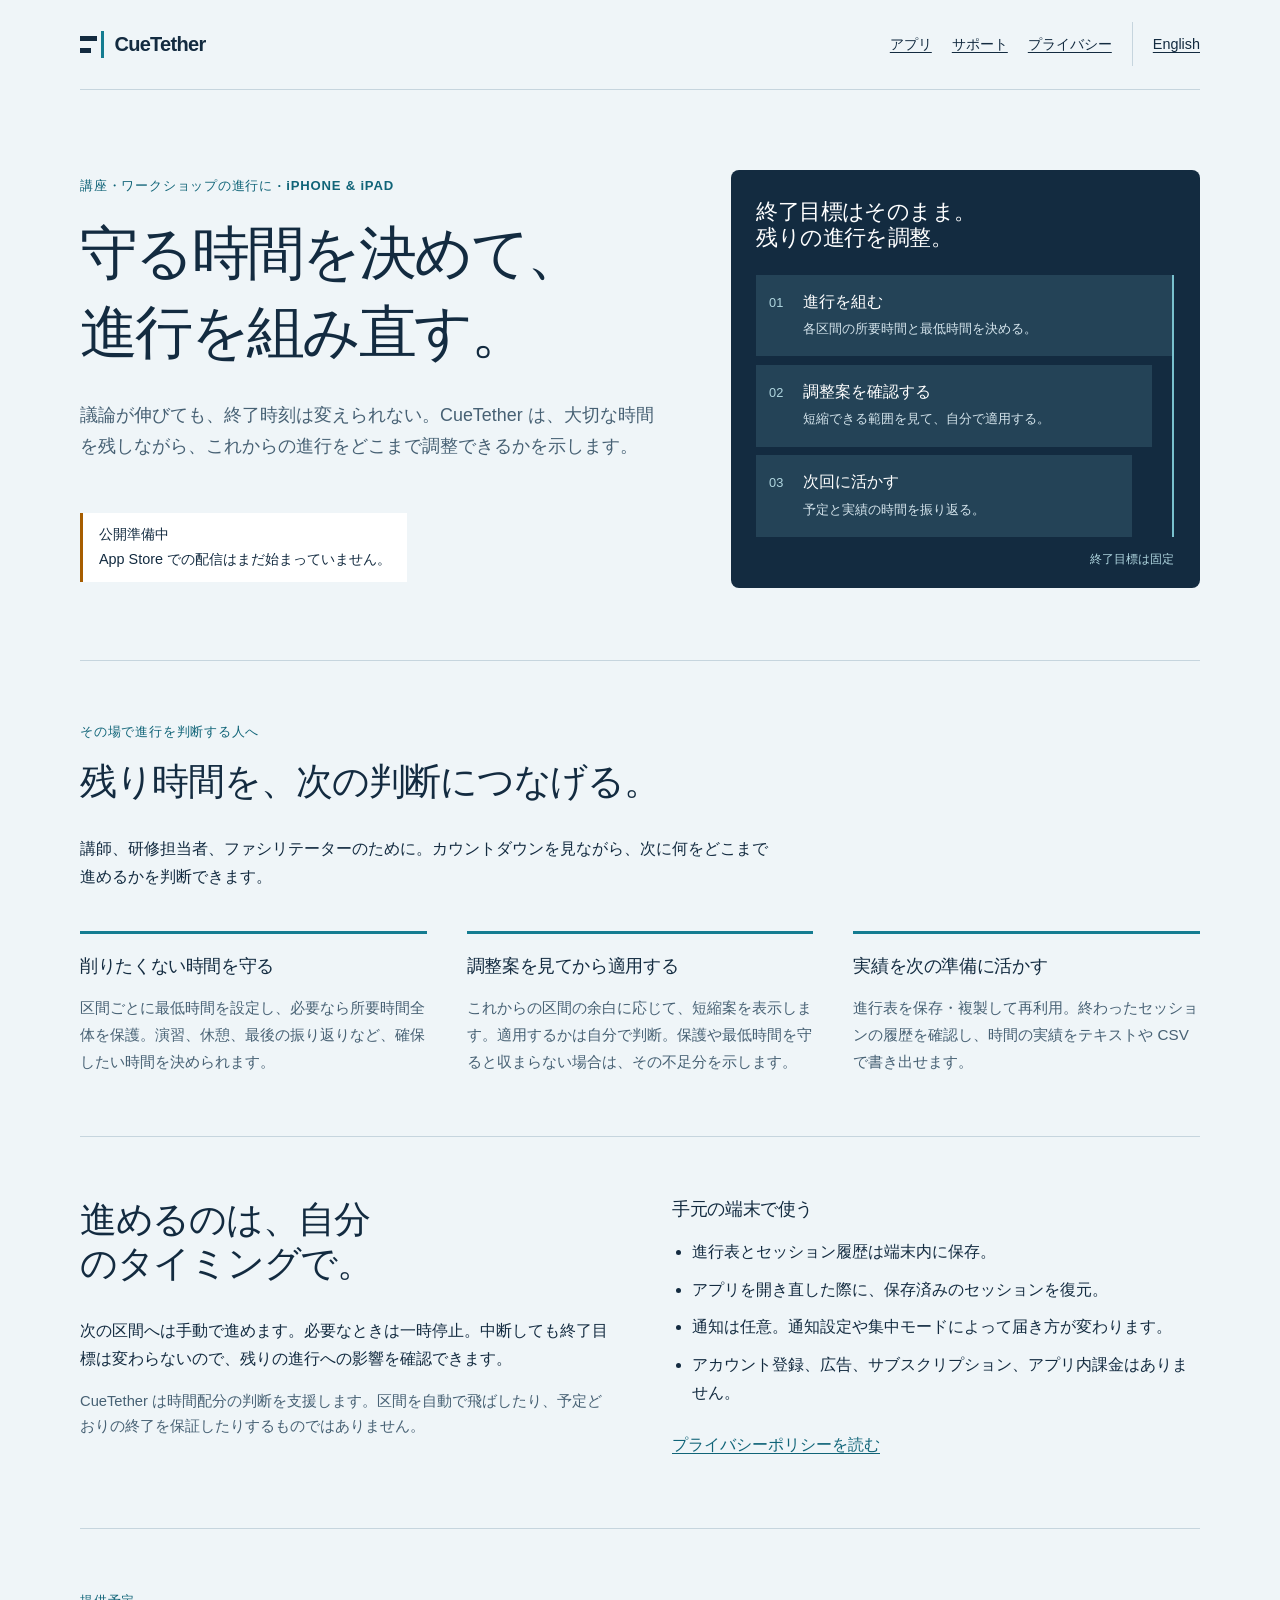
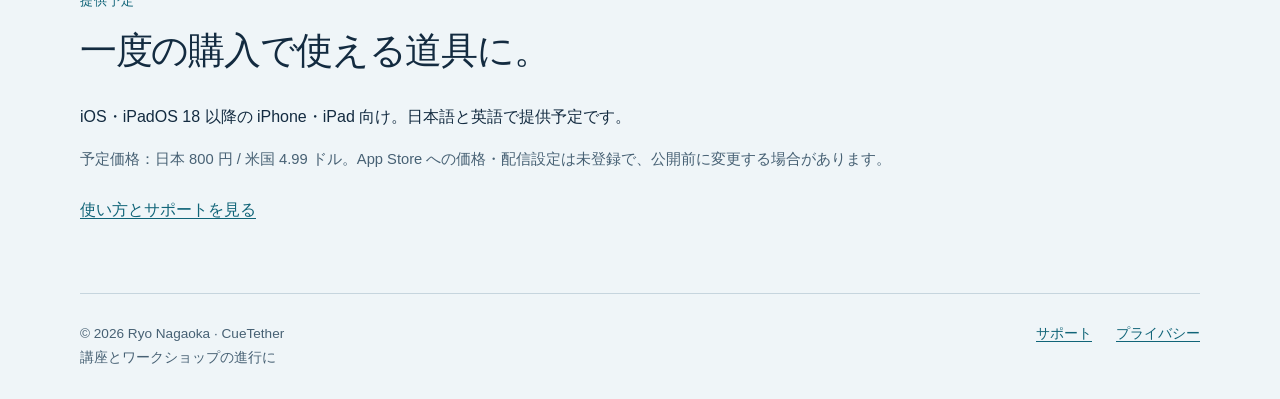
==== ja/index.html @ a6c264f1 "Publish CueTether support and privacy website" ====
<!doctype html>
<html lang="ja">
<head>
  <meta charset="utf-8">
  <meta name="viewport" content="width=device-width, initial-scale=1">
  <meta name="description" content="守る時間を決め、残りの進行を組み直す。iPhone・iPad向けの講座とワークショップのアジェンダタイマー。">
  <meta name="referrer" content="no-referrer">
  <meta http-equiv="Content-Security-Policy" content="default-src 'none'; style-src 'self'; img-src 'self'; base-uri 'none'; form-action 'none'">
  <link rel="canonical" href="https://lixia-jp.github.io/cuetether-support/ja/">
  <title>CueTether — 講座とワークショップの進行タイマー</title>
  <link rel="icon" href="../favicon.svg" type="image/svg+xml">
  <link rel="stylesheet" href="../styles.css">
  <link rel="alternate" hreflang="en" href="https://lixia-jp.github.io/cuetether-support/index.html">
  <link rel="alternate" hreflang="ja" href="https://lixia-jp.github.io/cuetether-support/ja/index.html">
</head>
<body>
<a class="skip-link" href="#main">本文へ移動</a>
<header class="wrap site-header">
  <a class="brand" href="index.html"><span class="brand-mark" aria-hidden="true"></span>CueTether</a>
  <nav class="site-nav" aria-label="メインナビゲーション">
    <a href="index.html" aria-current="page">アプリ</a>
    <a href="support.html">サポート</a>
    <a href="privacy.html">プライバシー</a>
    <a class="language" href="../index.html" lang="en" hreflang="en" aria-label="English">English</a>
  </nav>
</header>
<main class="wrap" id="main">

<section class="hero">
  <div>
    <p class="eyebrow">講座・ワークショップの進行に · iPHONE &amp; iPAD</p>
    <h1>守る時間を決めて、<br>進行を組み直す。</h1>
    <p class="lead">議論が伸びても、終了時刻は変えられない。CueTether は、大切な時間を残しながら、これからの進行をどこまで調整できるかを示します。</p>
    <p class="release-note"><strong>公開準備中</strong>App Store での配信はまだ始まっていません。</p>
  </div>
  <aside class="agenda-map" aria-labelledby="map-title">
    <h2 id="map-title">終了目標はそのまま。<br>残りの進行を調整。</h2>
    <ol>
      <li><strong>進行を組む</strong><span>各区間の所要時間と最低時間を決める。</span></li>
      <li><strong>調整案を確認する</strong><span>短縮できる範囲を見て、自分で適用する。</span></li>
      <li><strong>次回に活かす</strong><span>予定と実績の時間を振り返る。</span></li>
    </ol>
    <p class="finish-line">終了目標は固定</p>
  </aside>
</section>
<section class="section" aria-labelledby="workshop-title">
  <div class="section-intro"><p class="eyebrow">その場で進行を判断する人へ</p><h2 id="workshop-title">残り時間を、次の判断につなげる。</h2><p>講師、研修担当者、ファシリテーターのために。カウントダウンを見ながら、次に何をどこまで進めるかを判断できます。</p></div>
  <div class="feature-grid">
    <article><h3>削りたくない時間を守る</h3><p>区間ごとに最低時間を設定し、必要なら所要時間全体を保護。演習、休憩、最後の振り返りなど、確保したい時間を決められます。</p></article>
    <article><h3>調整案を見てから適用する</h3><p>これからの区間の余白に応じて、短縮案を表示します。適用するかは自分で判断。保護や最低時間を守ると収まらない場合は、その不足分を示します。</p></article>
    <article><h3>実績を次の準備に活かす</h3><p>進行表を保存・複製して再利用。終わったセッションの履歴を確認し、時間の実績をテキストや CSV で書き出せます。</p></article>
  </div>
</section>
<section class="section detail-row" aria-labelledby="control-title">
  <div><h2 id="control-title">進めるのは、自分のタイミングで。</h2><p>次の区間へは手動で進めます。必要なときは一時停止。中断しても終了目標は変わらないので、残りの進行への影響を確認できます。</p><p class="quiet">CueTether は時間配分の判断を支援します。区間を自動で飛ばしたり、予定どおりの終了を保証したりするものではありません。</p></div>
  <div><h3>手元の端末で使う</h3><ul class="plain-list"><li>進行表とセッション履歴は端末内に保存。</li><li>アプリを開き直した際に、保存済みのセッションを復元。</li><li>通知は任意。通知設定や集中モードによって届き方が変わります。</li><li>アカウント登録、広告、サブスクリプション、アプリ内課金はありません。</li></ul><a class="text-link" href="privacy.html">プライバシーポリシーを読む</a></div>
</section>
<section class="section" aria-labelledby="availability-title"><p class="eyebrow">提供予定</p><h2 id="availability-title">一度の購入で使える道具に。</h2><p>iOS・iPadOS 18 以降の iPhone・iPad 向け。日本語と英語で提供予定です。</p><p class="quiet">予定価格：日本 800 円 / 米国 4.99 ドル。App Store への価格・配信設定は未登録で、公開前に変更する場合があります。</p><a class="text-link" href="support.html">使い方とサポートを見る</a></section>
</main>
<footer class="wrap site-footer"><p>© 2026 Ryo Nagaoka · CueTether<br>講座とワークショップの進行に</p><nav aria-label="フッターナビゲーション"><a href="support.html">サポート</a><a href="privacy.html">プライバシー</a></nav></footer>
</body>
</html>
---- styles.css ----
:root {
  color-scheme: light;
  --navy: #132b40;
  --sea: #147c91;
  --sea-text: #106478;
  --ice: #eff5f8;
  --amber: #a65d00;
  --white: #ffffff;
  --line: #c6d5de;
  --muted: #476174;
  font-family: -apple-system, BlinkMacSystemFont, "Segoe UI", "Hiragino Kaku Gothic ProN", "Yu Gothic", sans-serif;
  color: var(--navy);
  background: var(--ice);
  font-synthesis: none;
}
* { box-sizing: border-box; }
html { scroll-padding-top: 1.5rem; }
body { margin: 0; font-size: 1rem; line-height: 1.75; }
a { color: var(--sea-text); text-underline-offset: .2em; text-decoration-thickness: .08em; }
a:hover { text-decoration-thickness: .16em; }
a:focus-visible, summary:focus-visible { outline: 3px solid var(--amber); outline-offset: 5px; border-radius: 2px; }
.skip-link { position: absolute; top: .5rem; left: 1rem; transform: translateY(-180%); z-index: 10; background: var(--white); padding: .5rem 1rem; }
.skip-link:focus { transform: none; }
.wrap { width: min(1120px, calc(100% - 4rem)); margin-inline: auto; }
.site-header { display: flex; align-items: center; justify-content: space-between; gap: 1rem 2rem; padding-block: 1.4rem; border-bottom: 1px solid var(--line); }
.brand { display: inline-flex; gap: .65rem; align-items: center; text-decoration: none; color: var(--navy); font-size: 1.25rem; font-weight: 750; letter-spacing: -.035em; }
.brand-mark { display: block; position: relative; width: 24px; height: 27px; border-right: 3px solid var(--sea); }
.brand-mark::before, .brand-mark::after { content: ""; position: absolute; height: 5px; background: var(--navy); left: 0; }
.brand-mark::before { top: 5px; width: 17px; }
.brand-mark::after { bottom: 5px; width: 11px; }
.site-nav { display: flex; flex-wrap: wrap; gap: .3rem 1.25rem; align-items: center; }
.site-nav a { display: inline-flex; align-items: center; min-height: 44px; color: var(--navy); font-size: .9rem; }
.language { border-left: 1px solid var(--line); padding-left: 1.25rem; }
.eyebrow { font-weight: 650; font-size: .82rem; letter-spacing: .06em; color: var(--sea-text); margin: 0 0 1rem; }
h1, h2, h3, p { margin-top: 0; }
h1, h2, h3 { line-height: 1.2; text-wrap: balance; }
h1 { font-size: clamp(2.5rem, 5.8vw, 4.5rem); letter-spacing: -.055em; margin-bottom: 1.75rem; font-weight: 750; }
html[lang="ja"] h1 { font-size: clamp(2.15rem, 4.8vw, 3.65rem); line-height: 1.35; letter-spacing: -.045em; }
h2 { font-size: clamp(1.6rem, 3vw, 2.3rem); letter-spacing: -.035em; }
h3 { font-size: 1.15rem; letter-spacing: -.02em; }
.hero { display: grid; grid-template-columns: 1.25fr 1fr; gap: 4rem; padding-block: 5rem 4.5rem; align-items: center; }
.lead { font-size: 1.12rem; max-width: 36rem; color: var(--muted); }
.release-note { margin-top: 2rem; margin-bottom: 0; display: inline-block; padding: .6rem 1rem; background: var(--white); border-left: 3px solid var(--amber); color: var(--navy); font-size: .9rem; }
.release-note strong { display: block; }
.agenda-map { padding: 1.8rem 1.6rem 1.1rem; background: var(--navy); color: var(--white); border-radius: 8px; }
.agenda-map h2 { font-size: 1.4rem; margin-bottom: 1.4rem; letter-spacing: -.025em; }
.agenda-map ol { list-style: none; padding: 0; margin: 0; counter-reset: stages; border-right: 2px solid #79c1ce; }
.agenda-map li { counter-increment: stages; position: relative; padding: 1rem .9rem 1rem 2.9rem; margin-bottom: .55rem; background: #244357; }
.agenda-map li:nth-child(2) { margin-right: 1.25rem; }
.agenda-map li:nth-child(3) { margin-right: 2.5rem; }
.agenda-map li::before { content: counter(stages, decimal-leading-zero); position: absolute; left: .8rem; top: 1.05rem; color: #b0d6df; font-size: .8rem; font-variant-numeric: tabular-nums; }
.agenda-map li strong { display: block; line-height: 1.4; font-size: 1rem; }
.agenda-map li span { display: block; color: #d4e4ec; font-size: .8rem; margin-top: .3rem; }
.finish-line { color: #b0d6df; text-align: right; font-size: .75rem; margin: .75rem 0 0; }
.section { padding-block: 3.8rem; border-top: 1px solid var(--line); }
.section-intro { max-width: 43rem; }
.feature-grid { display: grid; grid-template-columns: repeat(3, 1fr); gap: 2.5rem; margin-top: 2.5rem; }
.feature-grid article { padding-top: 1.3rem; border-top: 3px solid var(--sea); }
.feature-grid p { font-size: .95rem; color: var(--muted); margin-bottom: 0; }
.detail-row { display: grid; grid-template-columns: 1fr 1fr; gap: 4rem; }
.plain-list { padding-left: 1.25rem; }
.plain-list li { margin-block: .6rem; }
.quiet { color: var(--muted); font-size: .92rem; }
.text-link { display: inline-flex; align-items: center; min-height: 44px; font-weight: 650; }
.site-footer { padding-block: 1.8rem; border-top: 1px solid var(--line); display: flex; flex-wrap: wrap; justify-content: space-between; gap: .75rem 2rem; color: var(--muted); font-size: .85rem; }
.site-footer p { margin: 0; }
.site-footer nav { display: flex; gap: 1.5rem; flex-wrap: wrap; }
.document { max-width: 48rem; padding-block: 3.5rem 4rem; }
.document h1 { font-size: clamp(2.2rem, 5vw, 3.2rem); }
.document h2 { font-size: 1.4rem; margin-top: 2.5rem; margin-bottom: .8rem; }
.document p, .document li { overflow-wrap: anywhere; }
.notice { padding: 1.1rem 1.3rem; border-left: 3px solid var(--amber); background: var(--white); }
.notice p:last-child { margin-bottom: 0; }
details { border-top: 1px solid var(--line); padding-block: 1.1rem; }
details:last-of-type { border-bottom: 1px solid var(--line); }
summary { cursor: pointer; font-weight: 650; line-height: 1.5; padding-right: .3rem; }
details p { margin-top: 1rem; margin-bottom: 0; color: var(--muted); }
.support-link { display: inline-block; background: var(--sea); color: var(--white); padding: .7rem 1.2rem; text-decoration: none; font-weight: 650; border-radius: 4px; }
.support-link:hover { background: #106478; }
@media (max-width: 800px) {
  .hero { grid-template-columns: 1fr; gap: 2rem; padding-block: 3rem; }
  .agenda-map { max-width: 38rem; }
  .feature-grid { grid-template-columns: 1fr; gap: 1.7rem; }
  .detail-row { grid-template-columns: 1fr; gap: 1.5rem; }
  .section { padding-block: 2.7rem; }
}
@media (max-width: 520px) {
  .wrap { width: calc(100% - 2.5rem); }
  .site-header { flex-wrap: wrap; gap: .55rem; padding-block: 1rem; }
  .site-nav { width: 100%; justify-content: space-between; gap: .2rem .65rem; }
  .site-nav a { font-size: .83rem; }
  .language { padding-left: .8rem; }
  .hero { padding-top: 2.5rem; }
  .agenda-map { padding: 1.35rem 1.15rem 1rem; }
  .agenda-map li:nth-child(3) { margin-right: 1.5rem; }
  .document { padding-block: 2.5rem 3rem; }
}
@media (prefers-reduced-motion: reduce) {
  *, *::before, *::after { scroll-behavior: auto !important; }
}
@media print {
  body { background: white; }
  .site-nav, .skip-link, .site-footer { display: none; }
  .wrap { width: 100%; }
  details { break-inside: avoid; }
}
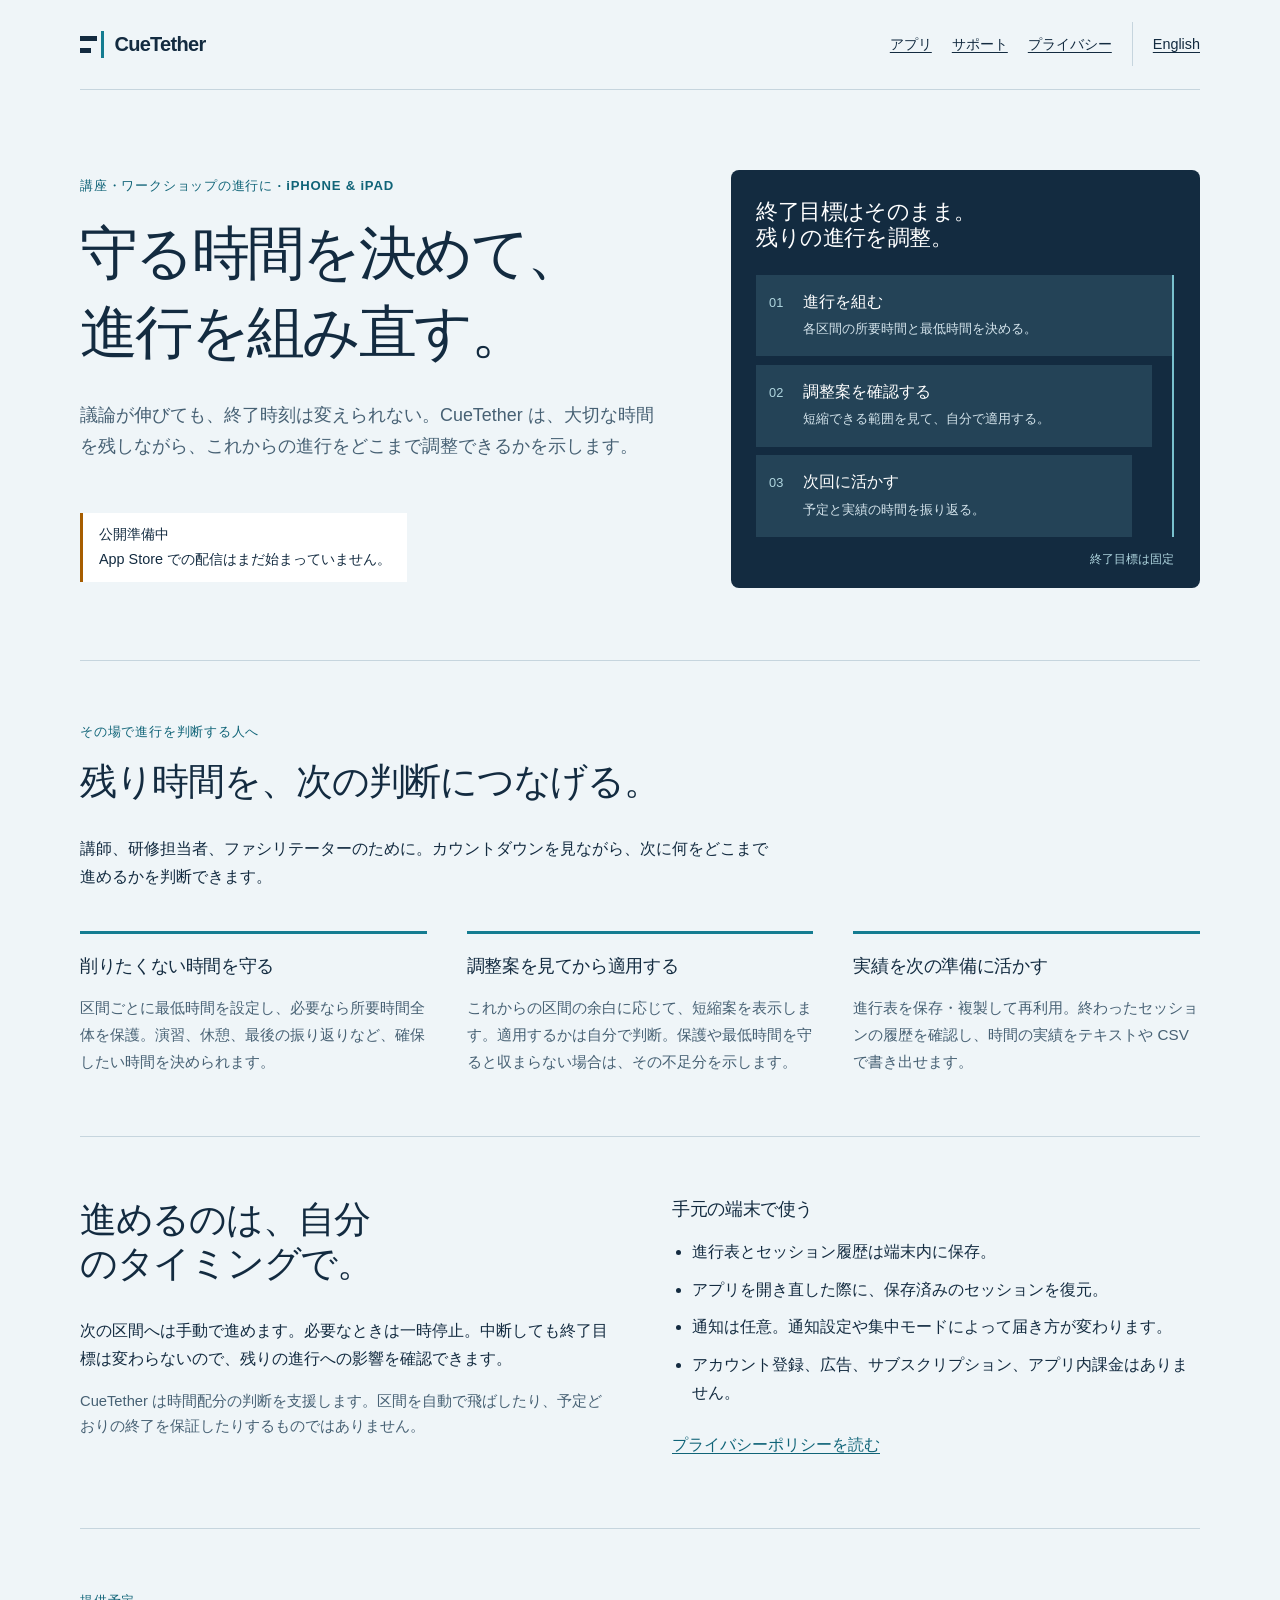
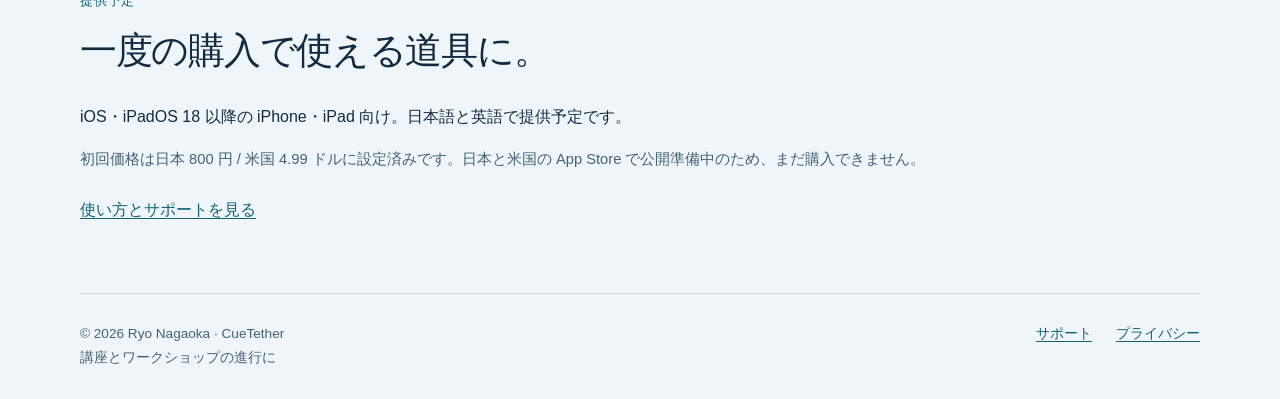
==== commit 7a5f62bd: "Reflect configured CueTether launch pricing" ====
--- a/ja/index.html
+++ b/ja/index.html
@@ -55,7 +55,7 @@
   <div><h2 id="control-title">進めるのは、自分のタイミングで。</h2><p>次の区間へは手動で進めます。必要なときは一時停止。中断しても終了目標は変わらないので、残りの進行への影響を確認できます。</p><p class="quiet">CueTether は時間配分の判断を支援します。区間を自動で飛ばしたり、予定どおりの終了を保証したりするものではありません。</p></div>
   <div><h3>手元の端末で使う</h3><ul class="plain-list"><li>進行表とセッション履歴は端末内に保存。</li><li>アプリを開き直した際に、保存済みのセッションを復元。</li><li>通知は任意。通知設定や集中モードによって届き方が変わります。</li><li>アカウント登録、広告、サブスクリプション、アプリ内課金はありません。</li></ul><a class="text-link" href="privacy.html">プライバシーポリシーを読む</a></div>
 </section>
-<section class="section" aria-labelledby="availability-title"><p class="eyebrow">提供予定</p><h2 id="availability-title">一度の購入で使える道具に。</h2><p>iOS・iPadOS 18 以降の iPhone・iPad 向け。日本語と英語で提供予定です。</p><p class="quiet">予定価格：日本 800 円 / 米国 4.99 ドル。App Store への価格・配信設定は未登録で、公開前に変更する場合があります。</p><a class="text-link" href="support.html">使い方とサポートを見る</a></section>
+<section class="section" aria-labelledby="availability-title"><p class="eyebrow">提供予定</p><h2 id="availability-title">一度の購入で使える道具に。</h2><p>iOS・iPadOS 18 以降の iPhone・iPad 向け。日本語と英語で提供予定です。</p><p class="quiet">初回価格は日本 800 円 / 米国 4.99 ドルに設定済みです。日本と米国の App Store で公開準備中のため、まだ購入できません。</p><a class="text-link" href="support.html">使い方とサポートを見る</a></section>
 </main>
 <footer class="wrap site-footer"><p>© 2026 Ryo Nagaoka · CueTether<br>講座とワークショップの進行に</p><nav aria-label="フッターナビゲーション"><a href="support.html">サポート</a><a href="privacy.html">プライバシー</a></nav></footer>
 </body>
